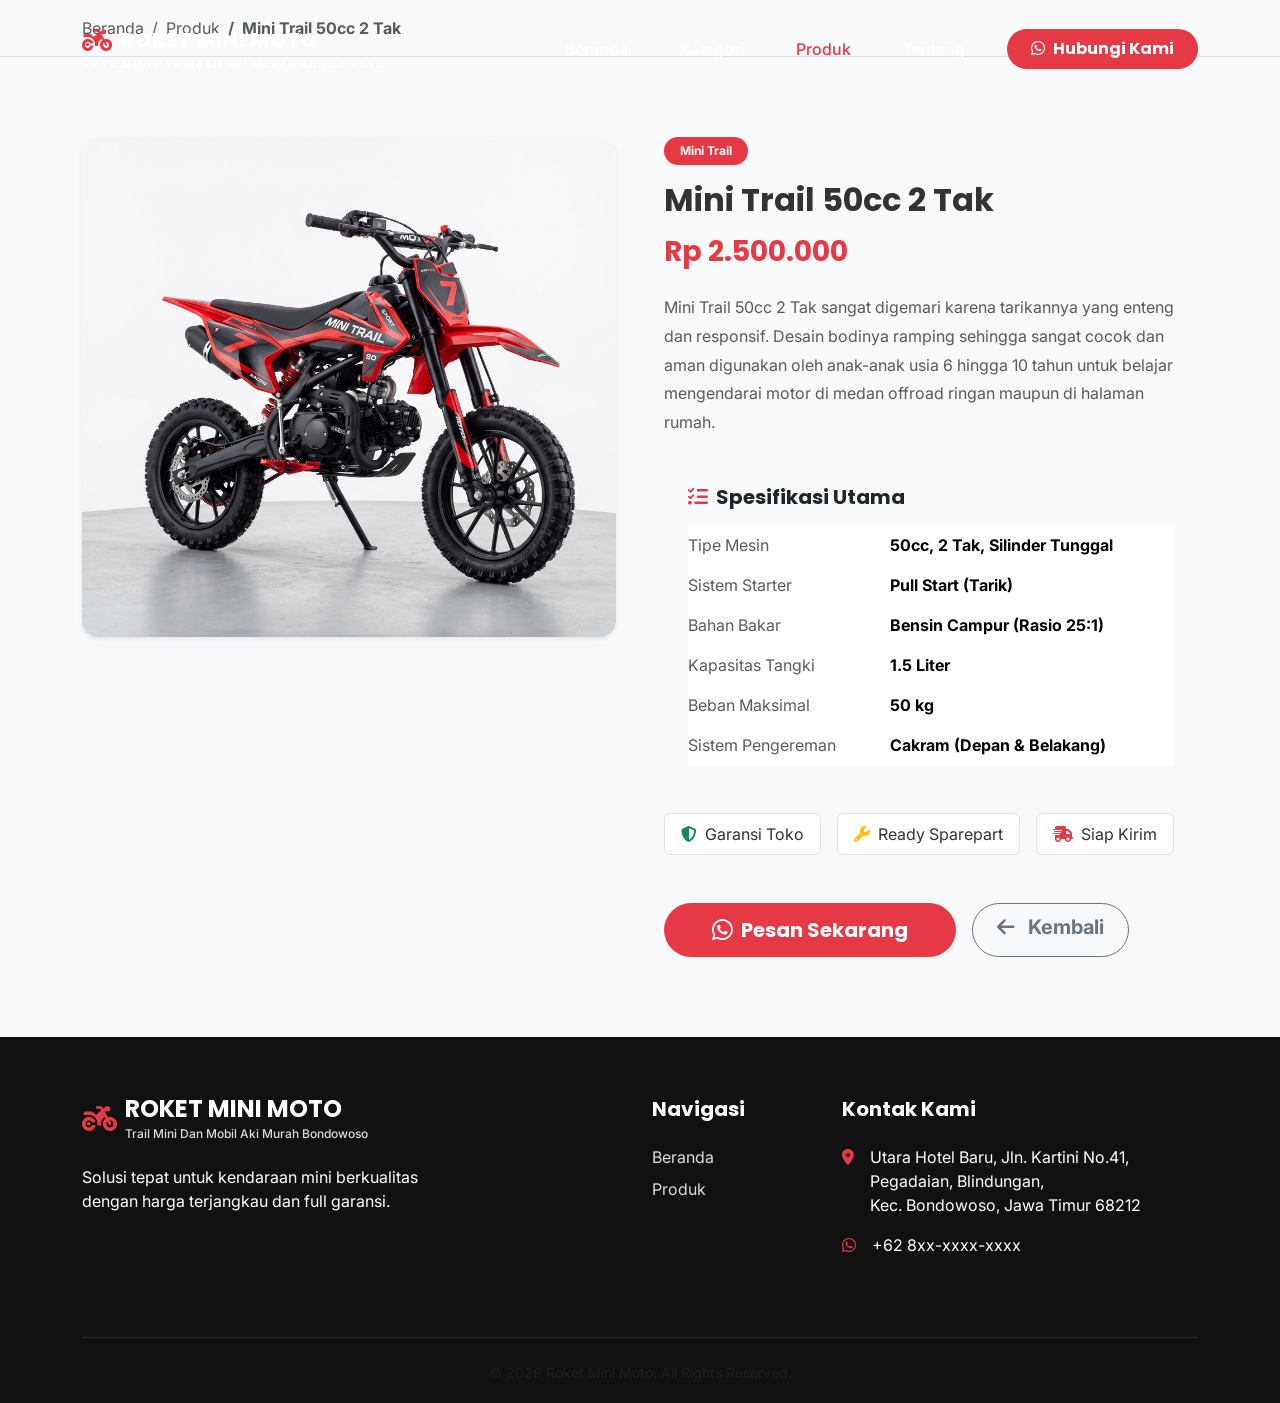
==== detail-produk.html @ ce2bba62 "Add dedicated product detail page and replace modal functionality" ====
<!DOCTYPE html>
<html lang="id">
<head>
    <meta charset="UTF-8">
    <meta name="viewport" content="width=device-width, initial-scale=1.0">
    <title>Detail Produk - Roket Mini Moto</title>
    <!-- Google Fonts -->
    <link href="https://fonts.googleapis.com/css2?family=Inter:wght@400;500;600;700;800&display=swap" rel="stylesheet">
    <!-- Font Awesome -->
    <link rel="stylesheet" href="https://cdnjs.cloudflare.com/ajax/libs/font-awesome/6.4.0/css/all.min.css">
    <!-- Bootstrap CSS -->
    <link href="https://cdn.jsdelivr.net/npm/bootstrap@5.3.0/dist/css/bootstrap.min.css" rel="stylesheet">
    <!-- Custom CSS -->
    <link rel="stylesheet" href="assets/css/style.css">
</head>
<body>

    <!-- Navbar -->
    <nav class="navbar navbar-expand-lg navbar-dark navbar-custom sticky-top">
        <div class="container">
            <a class="navbar-brand d-flex flex-column" href="index.html">
                <div class="d-flex align-items-center gap-2">
                    <i class="fa-solid fa-motorcycle text-primary-custom fs-4"></i>
                    <span class="fw-bold fs-5" style="letter-spacing: 1px;">ROKET MINI MOTO</span>
                </div>
                <span style="font-size: 0.65rem; color: rgba(255,255,255,0.7); letter-spacing: 0.5px; margin-top: 2px;">Trail Mini dan Mobil Aki Murah Bondowoso</span>
            </a>
            <button class="navbar-toggler border-0 shadow-none" type="button" data-bs-toggle="collapse" data-bs-target="#navbarNav" aria-controls="navbarNav" aria-expanded="false" aria-label="Toggle navigation">
                <span class="navbar-toggler-icon"></span>
            </button>
            <div class="collapse navbar-collapse" id="navbarNav">
                <ul class="navbar-nav ms-auto fw-medium">
                    <li class="nav-item">
                        <a class="nav-link px-3" href="index.html#beranda">Beranda</a>
                    </li>
                    <li class="nav-item">
                        <a class="nav-link px-3" href="index.html#kategori">Kategori</a>
                    </li>
                    <li class="nav-item">
                        <a class="nav-link px-3 active" href="index.html#produk">Produk</a>
                    </li>
                    <li class="nav-item">
                        <a class="nav-link px-3" href="index.html#tentang">Tentang</a>
                    </li>
                </ul>
                <div class="ms-lg-3 mt-3 mt-lg-0">
                    <a href="https://wa.me/628xxxxxxxxxx" target="_blank" class="btn btn-primary-custom rounded-pill px-4 py-2 fw-bold w-100">
                        <i class="fa-brands fa-whatsapp me-2"></i>Hubungi Kami
                    </a>
                </div>
            </div>
        </div>
    </nav>

    <!-- Breadcrumb -->
    <div class="bg-light-custom py-3 border-bottom">
        <div class="container">
            <nav aria-label="breadcrumb">
                <ol class="breadcrumb mb-0">
                    <li class="breadcrumb-item"><a href="index.html" class="text-decoration-none text-muted">Beranda</a></li>
                    <li class="breadcrumb-item"><a href="index.html#produk" class="text-decoration-none text-muted">Produk</a></li>
                    <li class="breadcrumb-item active fw-bold" aria-current="page" id="breadcrumbName">Detail Produk</li>
                </ol>
            </nav>
        </div>
    </div>

    <!-- Product Detail Section -->
    <section class="section-padding">
        <div class="container">
            <div class="row gx-5">
                <!-- Product Image -->
                <div class="col-lg-6 mb-5 mb-lg-0">
                    <div class="card border-0 shadow-sm rounded-4 overflow-hidden sticky-lg-top" style="top: 100px;">
                        <img src="assets/images/mini-trail-1.jpg" id="detailImg" class="w-100 object-fit-cover" style="height: 500px;" alt="Product Image">
                    </div>
                </div>
                
                <!-- Product Info -->
                <div class="col-lg-6">
                    <div class="mb-3">
                        <span class="badge bg-primary px-3 py-2 rounded-pill" id="detailCategory">Kategori</span>
                    </div>
                    <h2 class="fw-bold mb-3" id="detailTitle">Memuat Produk...</h2>
                    <h3 class="text-primary-custom fw-bold mb-4" id="detailPrice">Rp -</h3>
                    
                    <p class="text-muted mb-4" style="line-height: 1.8;" id="detailDesc">
                        Deskripsi produk sedang dimuat...
                    </p>

                    <!-- Spesifikasi -->
                    <div class="card border-0 bg-light-custom rounded-4 p-4 mb-4">
                        <h5 class="fw-bold mb-3"><i class="fa-solid fa-list-check me-2 text-primary-custom"></i>Spesifikasi Utama</h5>
                        <table class="table table-borderless mb-0" id="detailSpecs">
                            <!-- Injected by JS -->
                        </table>
                    </div>

                    <!-- Trust Badges -->
                    <div class="d-flex flex-wrap gap-3 mb-5">
                        <div class="d-flex align-items-center bg-white border rounded px-3 py-2">
                            <i class="fa-solid fa-shield-halved text-success me-2"></i> Garansi Toko
                        </div>
                        <div class="d-flex align-items-center bg-white border rounded px-3 py-2">
                            <i class="fa-solid fa-wrench text-warning me-2"></i> Ready Sparepart
                        </div>
                        <div class="d-flex align-items-center bg-white border rounded px-3 py-2">
                            <i class="fa-solid fa-truck-fast text-primary me-2"></i> Siap Kirim
                        </div>
                    </div>

                    <!-- CTA Buttons -->
                    <div class="d-grid gap-3 d-md-flex">
                        <a href="#" id="btnWaBeli" target="_blank" class="btn btn-primary-custom btn-lg rounded-pill px-5 fw-bold d-flex align-items-center justify-content-center">
                            <i class="fa-brands fa-whatsapp fs-4 me-2"></i> Pesan Sekarang
                        </a>
                        <a href="index.html#produk" class="btn btn-outline-secondary btn-lg rounded-pill px-4 fw-bold">
                            <i class="fa-solid fa-arrow-left me-2"></i> Kembali
                        </a>
                    </div>
                </div>
            </div>
        </div>
    </section>

    <!-- Footer -->
    <footer>
        <div class="container">
            <div class="row text-center text-lg-start">
                <div class="col-lg-4 mb-5 mb-lg-0">
                    <h4 class="text-white fw-bold mb-4 d-flex align-items-center justify-content-center justify-content-lg-start gap-2">
                        <i class="fa-solid fa-motorcycle text-primary-custom fs-3"></i> 
                        <div class="d-flex flex-column justify-content-center text-start">
                            <span style="line-height: 1; text-transform: uppercase;">ROKET MINI MOTO</span>
                            <span style="font-size: 0.75rem; text-transform: capitalize; letter-spacing: 0; font-weight: 500; color: rgba(255,255,255,0.85); margin-top: 6px; font-family: 'Inter', sans-serif;">Trail Mini dan Mobil Aki Murah Bondowoso</span>
                        </div>
                    </h4>
                    <p class="text-white">Solusi tepat untuk kendaraan mini berkualitas dengan harga terjangkau dan full garansi.</p>
                </div>
                <div class="col-lg-2 col-md-6 mb-5 mb-lg-0 offset-lg-2">
                    <h5 class="mb-4">Navigasi</h5>
                    <ul class="list-unstyled">
                        <li class="mb-2"><a href="index.html#beranda">Beranda</a></li>
                        <li class="mb-2"><a href="index.html#produk">Produk</a></li>
                    </ul>
                </div>
                <div class="col-lg-4 col-md-6">
                    <h5 class="mb-4">Kontak Kami</h5>
                    <ul class="list-unstyled text-white d-inline-block text-start">
                        <li class="mb-3 d-flex align-items-start">
                            <i class="fa-solid fa-location-dot mt-1 me-3 text-primary-custom"></i>
                            <span>Utara Hotel Baru, Jln. Kartini No.41, Pegadaian, Blindungan,<br>Kec. Bondowoso, Jawa Timur 68212</span>
                        </li>
                        <li class="mb-3 d-flex align-items-center">
                            <i class="fa-brands fa-whatsapp me-3 text-primary-custom"></i>
                            <span>+62 8xx-xxxx-xxxx</span>
                        </li>
                    </ul>
                </div>
            </div>
            <hr class="border-secondary mt-5 mb-4">
            <div class="text-center text-muted small">
                &copy; 2026 Roket Mini Moto. All Rights Reserved.
            </div>
        </div>
    </footer>

    <!-- Bootstrap JS -->
    <script src="https://cdn.jsdelivr.net/npm/bootstrap@5.3.0/dist/js/bootstrap.bundle.min.js"></script>
    
    <!-- Dynamic Content Script -->
    <script>
        const productsDB = {
            'mini-trail-50cc': {
                title: 'Mini Trail 50cc 2 Tak',
                category: 'Mini Trail',
                price: 'Rp 2.500.000',
                image: 'assets/images/mini-trail-1.jpg',
                desc: 'Mini Trail 50cc 2 Tak sangat digemari karena tarikannya yang enteng dan responsif. Desain bodinya ramping sehingga sangat cocok dan aman digunakan oleh anak-anak usia 6 hingga 10 tahun untuk belajar mengendarai motor di medan offroad ringan maupun di halaman rumah.',
                specs: {
                    'Tipe Mesin': '50cc, 2 Tak, Silinder Tunggal',
                    'Sistem Starter': 'Pull Start (Tarik)',
                    'Bahan Bakar': 'Bensin Campur (Rasio 25:1)',
                    'Kapasitas Tangki': '1.5 Liter',
                    'Beban Maksimal': '50 kg',
                    'Sistem Pengereman': 'Cakram (Depan & Belakang)'
                }
            },
            'mobil-aki-rubicon': {
                title: 'Mobil Aki Jeep Rubicon',
                category: 'Mobil Aki',
                price: 'Rp 1.850.000',
                image: 'assets/images/mobil-aki-1.jpg',
                desc: 'Hadirkan keseruan bermain anak dengan Mobil Aki berdesain Jeep Rubicon yang gagah ini. Mobil ini dilengkapi dengan remote control (kendali jarak jauh oleh orang tua) dan pedal gas manual untuk anak, memastikan keamanan ganda. Cocok untuk jalanan rata maupun paving block.',
                specs: {
                    'Tipe Baterai': '12V 7Ah (Awet Tahan Lama)',
                    'Motor Penggerak': '2 Gearbox (Tenaga Lebih Kuat)',
                    'Sistem Kendali': 'Manual Injak Pedal & Remote Control',
                    'Beban Maksimal': '35 kg',
                    'Fitur Hiburan': 'Bluetooth, Pemutar Musik MP3, Lampu LED Nyala'
                }
            },
            'atv-mini-110cc': {
                title: 'ATV Hunter 110cc Matic',
                category: 'ATV Mini',
                price: 'Rp 7.500.000',
                image: 'assets/images/atv-mini-1.jpg',
                desc: 'ATV kelas menengah yang tangguh dengan mesin 110cc 4 Tak otomatis. Diciptakan khusus untuk melibas medan tanah, lumpur, maupun rerumputan tebal. Sangat stabil dikendarai oleh remaja hingga orang dewasa, cocok untuk hiburan keluarga atau penyewaan di tempat wisata.',
                specs: {
                    'Tipe Mesin': '110cc, 4 Tak, Otomatis (Matic)',
                    'Sistem Starter': 'Elektrik (Tinggal Pencet Tombol)',
                    'Bahan Bakar': 'Bensin Murni (Pertamax/Pertalite)',
                    'Beban Maksimal': '100 kg',
                    'Ukuran Ban': 'Ring 7 atau 8 Inch (Ban Pacul)',
                    'Sistem Pengereman': 'Cakram Hidrolik (Belakang), Tromol (Depan)'
                }
            }
        };

        document.addEventListener('DOMContentLoaded', () => {
            const urlParams = new URLSearchParams(window.location.search);
            const productId = urlParams.get('id') || 'mini-trail-50cc';
            
            const product = productsDB[productId];
            
            if(product) {
                document.title = product.title + ' - Roket Mini Moto';
                document.getElementById('breadcrumbName').innerText = product.title;
                document.getElementById('detailImg').src = product.image;
                document.getElementById('detailCategory').innerText = product.category;
                document.getElementById('detailTitle').innerText = product.title;
                document.getElementById('detailPrice').innerText = product.price;
                document.getElementById('detailDesc').innerText = product.desc;
                
                // Build specs table
                let specsHTML = '';
                for (const [key, value] of Object.entries(product.specs)) {
                    specsHTML += `
                        <tr>
                            <td class="text-muted" style="width: 40%; padding-left: 0;">${key}</td>
                            <td class="fw-bold">${value}</td>
                        </tr>
                    `;
                }
                document.getElementById('detailSpecs').innerHTML = specsHTML;

                // Set WA link
                const waMessage = encodeURIComponent(`Halo Roket Mini Moto, saya tertarik untuk membeli produk *${product.title}*. Apakah stoknya masih tersedia?`);
                document.getElementById('btnWaBeli').href = `https://wa.me/628xxxxxxxxxx?text=${waMessage}`;
            } else {
                document.getElementById('detailTitle').innerText = "Produk tidak ditemukan";
                document.getElementById('detailDesc').innerText = "Silakan kembali ke halaman utama untuk melihat katalog produk kami.";
            }
        });
    </script>
</body>
</html>
---- assets/css/style.css ----
@import url('https://fonts.googleapis.com/css2?family=Inter:wght@300;400;500;600&family=Poppins:wght@500;600;700;800&display=swap');

:root {
    --primary-color: #e63946; /* Red accent */
    --primary-hover: #c42b37;
    --dark-color: #1a1a1a;
    --light-color: #f8f9fa;
    --text-color: #333333;
    --muted-color: #6c757d;
    --border-radius: 16px;
    --transition: all 0.3s ease;
    --shadow-sm: 0 4px 6px rgba(0, 0, 0, 0.05);
    --shadow-md: 0 10px 20px rgba(0, 0, 0, 0.08);
    --shadow-lg: 0 15px 30px rgba(0, 0, 0, 0.12);
}

body {
    font-family: 'Inter', sans-serif;
    color: var(--text-color);
    background-color: var(--light-color);
    overflow-x: hidden;
}

h1, h2, h3, h4, h5, h6, .navbar-brand {
    font-family: 'Poppins', sans-serif;
    font-weight: 700;
}

/* Bootstrap Overrides for Primary Color */
.bg-primary {
    background-color: var(--primary-color) !important;
}

.text-primary {
    color: var(--primary-color) !important;
}

/* Accordion Overrides to Match Theme */
.accordion-button:not(.collapsed) {
    color: var(--primary-color);
    background-color: rgba(230, 57, 70, 0.08); /* Light Red */
    box-shadow: inset 0 calc(-1 * var(--bs-accordion-border-width)) 0 var(--bs-accordion-border-color);
}

.accordion-button:focus {
    border-color: rgba(230, 57, 70, 0.5);
    box-shadow: 0 0 0 0.25rem rgba(230, 57, 70, 0.25);
}

.accordion-button:not(.collapsed)::after {
    filter: invert(30%) sepia(90%) saturate(2000%) hue-rotate(340deg) brightness(95%) contrast(100%);
}

/* Typography & General */
.text-primary-custom { color: var(--primary-color); }
.bg-dark-custom { background-color: var(--dark-color); color: white; }
.bg-light-custom { background-color: var(--light-color); }
.section-padding { padding: 80px 0; }

.btn-primary-custom {
    background-color: var(--primary-color);
    color: white;
    border: none;
    border-radius: 50px;
    padding: 12px 28px;
    font-weight: 600;
    font-family: 'Poppins', sans-serif;
    transition: var(--transition);
}

.btn-primary-custom:hover {
    background-color: var(--primary-hover);
    color: white;
    transform: translateY(-2px);
    box-shadow: 0 5px 15px rgba(230, 57, 70, 0.4);
}

.btn-outline-custom {
    background-color: transparent;
    color: var(--dark-color);
    border: 2px solid var(--dark-color);
    border-radius: 50px;
    padding: 10px 26px;
    font-weight: 600;
    font-family: 'Poppins', sans-serif;
    transition: var(--transition);
}

.btn-outline-custom:hover {
    background-color: var(--dark-color);
    color: white;
    transform: translateY(-2px);
}

/* Navbar */
.navbar-custom {
    transition: var(--transition);
    background-color: transparent;
    padding: 20px 0;
    position: fixed;
    width: 100%;
    top: 0;
    z-index: 1000;
}

.navbar-custom.scrolled {
    background-color: rgba(26, 26, 26, 0.95);
    backdrop-filter: blur(10px);
    padding: 12px 0;
    box-shadow: var(--shadow-sm);
}

.navbar-custom .navbar-brand {
    color: white;
    font-size: 1.5rem;
    font-weight: 800;
    text-transform: uppercase;
    letter-spacing: 1px;
}

.navbar-custom .nav-link {
    color: rgba(255,255,255,0.8);
    font-weight: 500;
    margin: 0 10px;
    transition: var(--transition);
}

.navbar-custom .nav-link:hover,
.navbar-custom .nav-link.active {
    color: var(--primary-color);
}

/* Navbar Toggler Icon Color */
.navbar-custom .navbar-toggler {
    border: none;
    color: white;
}
.navbar-custom .navbar-toggler-icon {
    filter: invert(1);
}

/* Hero Section */
.hero-section {
    position: relative;
    height: 100vh;
    min-height: 600px;
    display: flex;
    align-items: center;
    overflow: hidden;
}

.hero-bg {
    position: absolute;
    top: 0;
    left: 0;
    width: 100%;
    height: 100%;
    background: url('../images/hero-bg.jpg') center/cover no-repeat;
    z-index: -2;
}

.hero-overlay {
    position: absolute;
    top: 0;
    left: 0;
    width: 100%;
    height: 100%;
    background: linear-gradient(90deg, rgba(26,26,26,0.95) 0%, rgba(26,26,26,0.7) 50%, rgba(26,26,26,0.2) 100%);
    z-index: -1;
}

.hero-content {
    color: white;
    max-width: 600px;
}

.hero-content h1 {
    font-size: 2.8rem;
    line-height: 1.3;
    margin-bottom: 20px;
}

.hero-content p {
    font-size: 1.1rem;
    opacity: 0.9;
    margin-bottom: 30px;
}

.trust-badges {
    display: flex;
    gap: 20px;
    margin-top: 30px;
    flex-wrap: wrap;
}

.badge-item {
    display: flex;
    align-items: center;
    gap: 8px;
    font-size: 0.9rem;
    font-weight: 500;
}
.badge-item i {
    color: var(--primary-color);
    font-size: 1.2rem;
}

/* Categories Section */
.category-card {
    background: white;
    border-radius: var(--border-radius);
    padding: 30px 20px;
    text-align: center;
    box-shadow: var(--shadow-sm);
    transition: var(--transition);
    border: 1px solid rgba(0,0,0,0.03);
    height: 100%;
    cursor: pointer;
}

.category-card:hover {
    transform: translateY(-5px);
    box-shadow: var(--shadow-md);
    border-color: var(--primary-color);
}

.category-icon {
    width: 60px;
    height: 60px;
    background-color: rgba(230, 57, 70, 0.1);
    color: var(--primary-color);
    border-radius: 50%;
    display: flex;
    align-items: center;
    justify-content: center;
    font-size: 1.5rem;
    margin: 0 auto 20px;
    transition: var(--transition);
}

.category-card:hover .category-icon {
    background-color: var(--primary-color);
    color: white;
}

/* Products Section */
.product-card {
    background: white;
    border-radius: var(--border-radius);
    overflow: hidden;
    box-shadow: 0 4px 15px rgba(0, 0, 0, 0.03);
    transition: all 0.4s cubic-bezier(0.175, 0.885, 0.32, 1.275);
    border: 1px solid rgba(0,0,0,0.04);
    height: 100%;
    display: flex;
    flex-direction: column;
}

.product-card:hover {
    transform: translateY(-10px);
    box-shadow: 0 15px 35px rgba(230, 57, 70, 0.15);
    border-color: rgba(230, 57, 70, 0.2);
}

.product-img-wrap {
    position: relative;
    padding-top: 75%; /* 4:3 Aspect Ratio */
    overflow: hidden;
    background-color: var(--light-color);
}

.product-img-wrap::after {
    content: '';
    position: absolute;
    top: 0; left: 0; width: 100%; height: 100%;
    background: linear-gradient(180deg, rgba(0,0,0,0) 50%, rgba(0,0,0,0.05) 100%);
    z-index: 1;
    pointer-events: none;
}

.product-img-wrap img {
    position: absolute;
    top: 0;
    left: 0;
    width: 100%;
    height: 100%;
    object-fit: cover;
    transition: transform 0.6s cubic-bezier(0.165, 0.84, 0.44, 1);
}

.product-card:hover .product-img-wrap img {
    transform: scale(1.1) rotate(1deg);
}

.badge-category {
    position: absolute;
    top: 15px;
    left: 15px;
    background: rgba(230, 57, 70, 0.9);
    backdrop-filter: blur(5px);
    color: white;
    padding: 6px 14px;
    border-radius: 30px;
    font-size: 0.75rem;
    font-weight: 700;
    letter-spacing: 0.5px;
    text-transform: uppercase;
    z-index: 2;
    box-shadow: 0 4px 10px rgba(0,0,0,0.1);
}

.product-body {
    padding: 25px 20px;
    display: flex;
    flex-direction: column;
    flex-grow: 1;
}

.product-title {
    font-size: 1.25rem;
    margin-bottom: 8px;
    font-weight: 800;
    color: var(--dark-color);
    transition: var(--transition);
}

.product-card:hover .product-title {
    color: var(--primary-color);
}

.product-desc {
    color: var(--muted-color);
    font-size: 0.9rem;
    margin-bottom: 20px;
    flex-grow: 1;
    line-height: 1.6;
}

.filter-btn {
    background: transparent;
    border: 1px solid var(--muted-color);
    color: var(--muted-color);
    padding: 8px 20px;
    border-radius: 30px;
    margin: 5px;
    font-weight: 500;
    transition: var(--transition);
}

.filter-btn.active, .filter-btn:hover {
    background: var(--dark-color);
    color: white;
    border-color: var(--dark-color);
}

/* Feature Cards */
.feature-card {
    display: flex;
    align-items: flex-start;
    gap: 15px;
    margin-bottom: 30px;
}

.feature-icon {
    font-size: 2rem;
    color: var(--primary-color);
    background: rgba(230, 57, 70, 0.1);
    width: 60px;
    height: 60px;
    display: flex;
    align-items: center;
    justify-content: center;
    border-radius: 12px;
    flex-shrink: 0;
}

/* About Section */
.about-img {
    border-radius: var(--border-radius);
    box-shadow: var(--shadow-md);
    width: 100%;
    height: auto;
    object-fit: cover;
}

/* CTA Section */
.cta-section {
    background: url('../images/hero-bg.jpg') center/cover fixed;
    position: relative;
    padding: 100px 0;
    text-align: center;
    color: white;
}

.cta-overlay {
    position: absolute;
    top: 0; left: 0; width: 100%; height: 100%;
    background: rgba(26,26,26,0.85);
}

.cta-content {
    position: relative;
    z-index: 2;
}

/* Steps Section */
.step-item {
    text-align: center;
    position: relative;
    margin-bottom: 30px;
}

.step-icon {
    width: 80px;
    height: 80px;
    background: var(--dark-color);
    color: white;
    border-radius: 50%;
    display: flex;
    align-items: center;
    justify-content: center;
    font-size: 2rem;
    margin: 0 auto 20px;
    position: relative;
    z-index: 2;
    transition: var(--transition);
}

.step-item:hover .step-icon {
    background: var(--primary-color);
    transform: scale(1.1);
}

/* Map Location */
.map-container iframe {
    width: 100%;
    height: 400px;
    border-radius: var(--border-radius);
    border: none;
    box-shadow: var(--shadow-sm);
}

/* Footer */
footer {
    background-color: #111;
    color: #ddd;
    padding: 60px 0 20px;
}

footer h5 {
    color: white;
    margin-bottom: 20px;
}

footer a {
    color: #ddd;
    text-decoration: none;
    transition: var(--transition);
}

footer a:hover {
    color: var(--primary-color);
}

.social-icons a {
    display: inline-flex;
    width: 40px;
    height: 40px;
    background: rgba(255,255,255,0.1);
    align-items: center;
    justify-content: center;
    border-radius: 50%;
    margin-right: 10px;
}

.social-icons a:hover {
    background: var(--primary-color);
    color: white;
}

/* WhatsApp Floating Button */
.wa-float {
    position: fixed;
    width: 60px;
    height: 60px;
    bottom: 30px;
    right: 30px;
    background-color: #25d366;
    color: #FFF;
    border-radius: 50px;
    text-align: center;
    font-size: 30px;
    box-shadow: var(--shadow-lg);
    z-index: 1000;
    display: flex;
    align-items: center;
    justify-content: center;
    transition: var(--transition);
    text-decoration: none;
}

.wa-float:hover {
    transform: scale(1.1);
    color: white;
}

/* Responsiveness */
@media (max-width: 991px) {
    .hero-content h1 {
        font-size: 2rem;
    }
    .hero-overlay {
        background: linear-gradient(90deg, rgba(26,26,26,0.9) 0%, rgba(26,26,26,0.8) 100%);
    }
    .navbar-custom {
        background-color: rgba(26, 26, 26, 0.95);
        padding: 10px 0;
    }
}

@media (max-width: 768px) {
    .section-padding { padding: 60px 0; }
    .hero-section {
        text-align: center;
    }
    .hero-content {
        margin: 0 auto;
    }
    .trust-badges {
        justify-content: center;
    }
    .cta-section {
        background-attachment: scroll;
    }
}

/* Scroll Reveal Animation */
.reveal {
    opacity: 0;
    transform: translateY(40px);
    transition: all 0.8s cubic-bezier(0.165, 0.84, 0.44, 1);
}

.reveal.active {
    opacity: 1;
    transform: translateY(0);
}
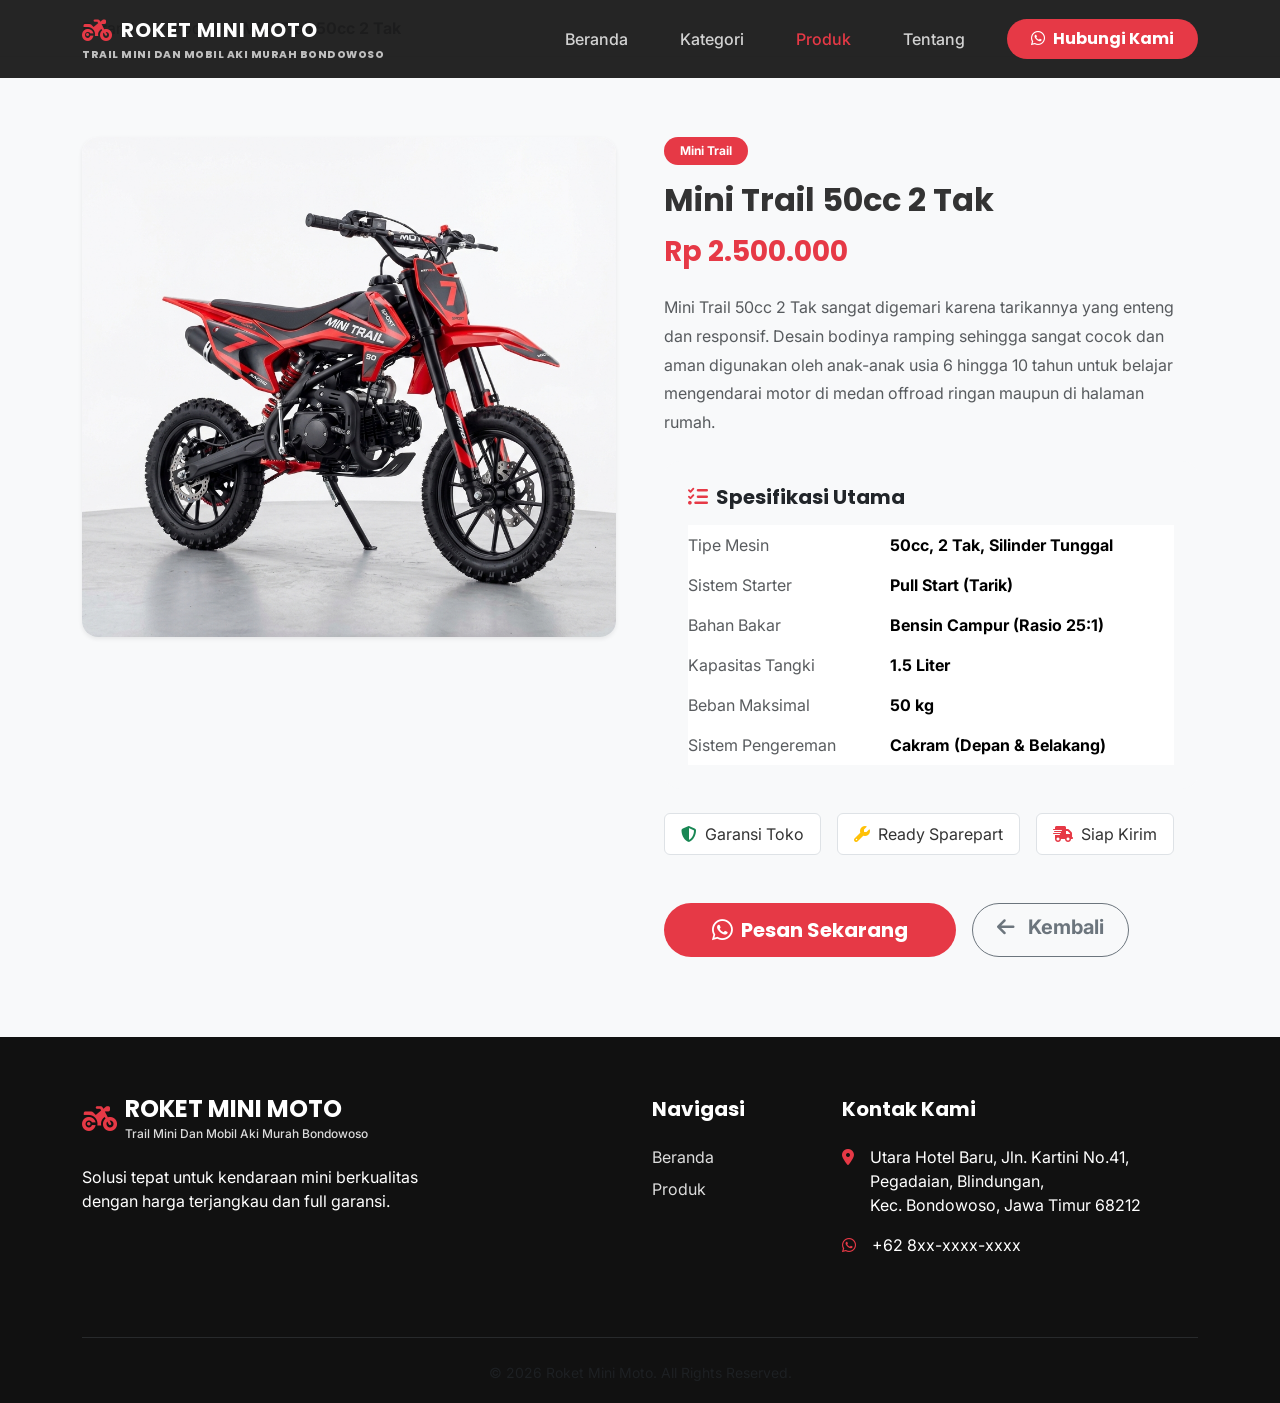
==== commit 62ace19b: "Fix invisible transparent navbar on detail page" ====
--- a/detail-produk.html
+++ b/detail-produk.html
@@ -16,7 +16,7 @@
 <body>
 
     <!-- Navbar -->
-    <nav class="navbar navbar-expand-lg navbar-dark navbar-custom sticky-top">
+    <nav class="navbar navbar-expand-lg navbar-dark navbar-custom sticky-top" style="background-color: rgba(26, 26, 26, 0.95); padding: 10px 0;">
         <div class="container">
             <a class="navbar-brand d-flex flex-column" href="index.html">
                 <div class="d-flex align-items-center gap-2">
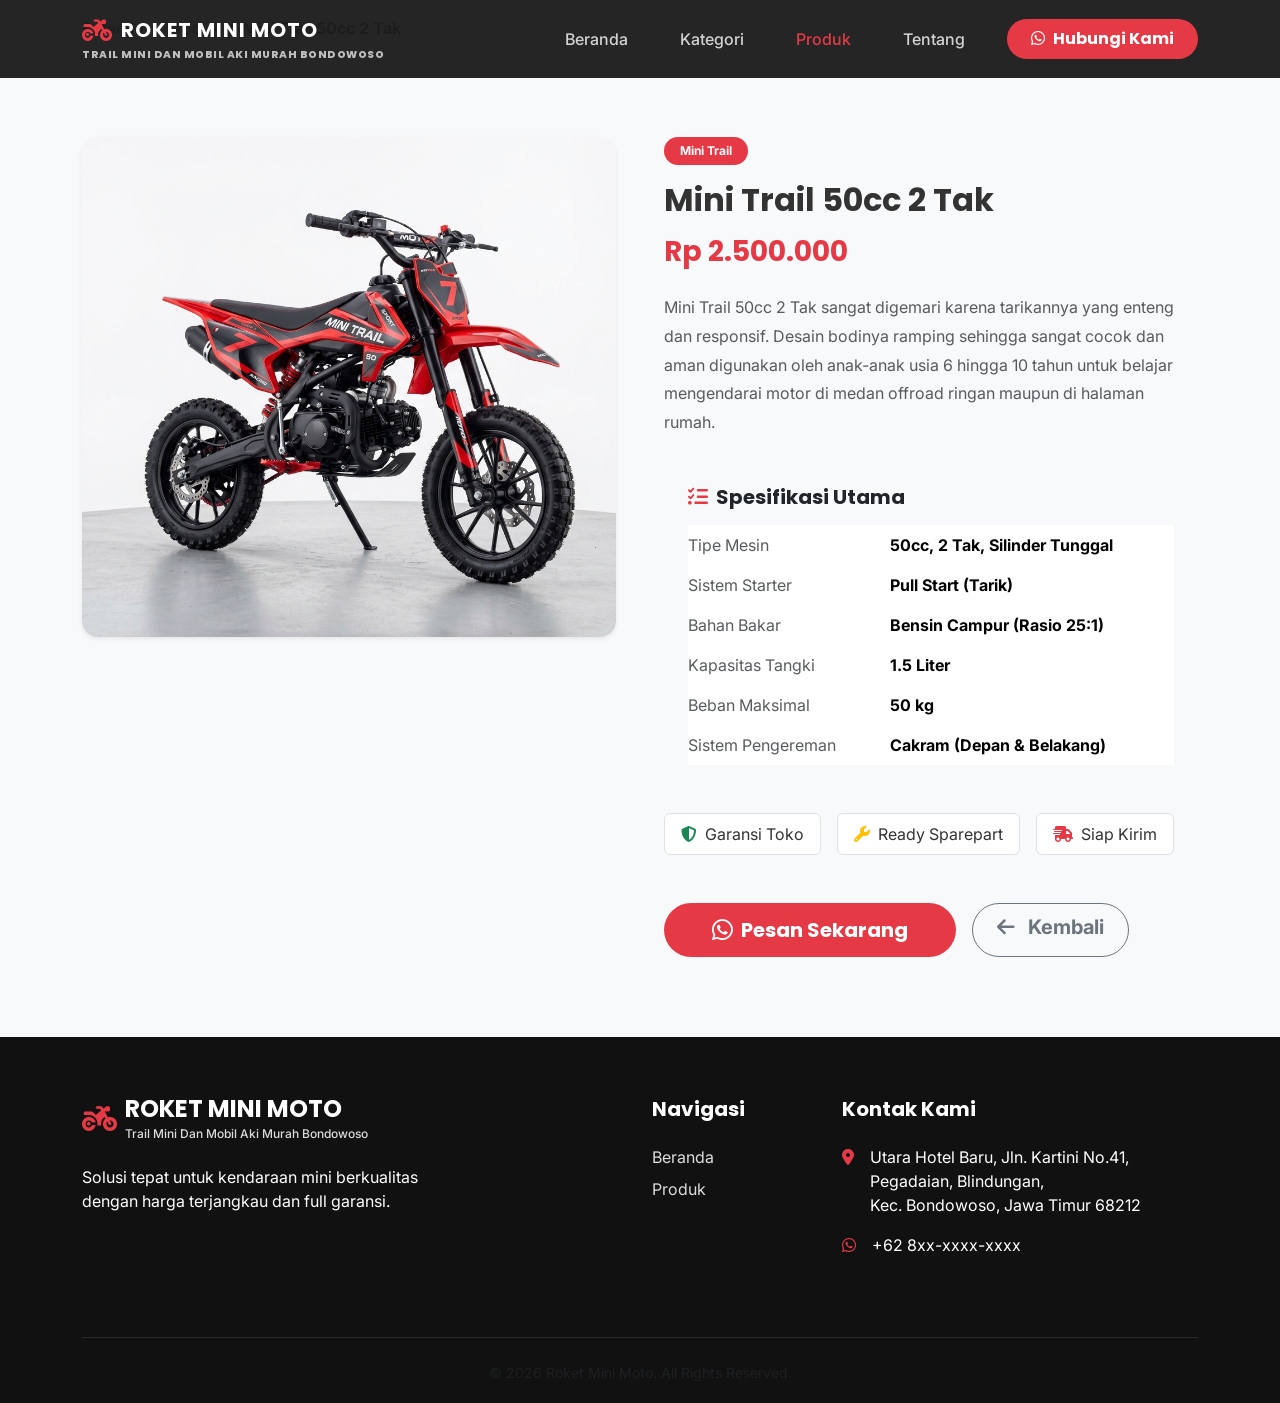
==== commit 78b4ac44: "Remove sticky behavior from product image on detail page" ====
--- a/detail-produk.html
+++ b/detail-produk.html
@@ -71,7 +71,7 @@
             <div class="row gx-5">
                 <!-- Product Image -->
                 <div class="col-lg-6 mb-5 mb-lg-0">
-                    <div class="card border-0 shadow-sm rounded-4 overflow-hidden sticky-lg-top" style="top: 100px;">
+                    <div class="card border-0 shadow-sm rounded-4 overflow-hidden">
                         <img src="assets/images/mini-trail-1.jpg" id="detailImg" class="w-100 object-fit-cover" style="height: 500px;" alt="Product Image">
                     </div>
                 </div>
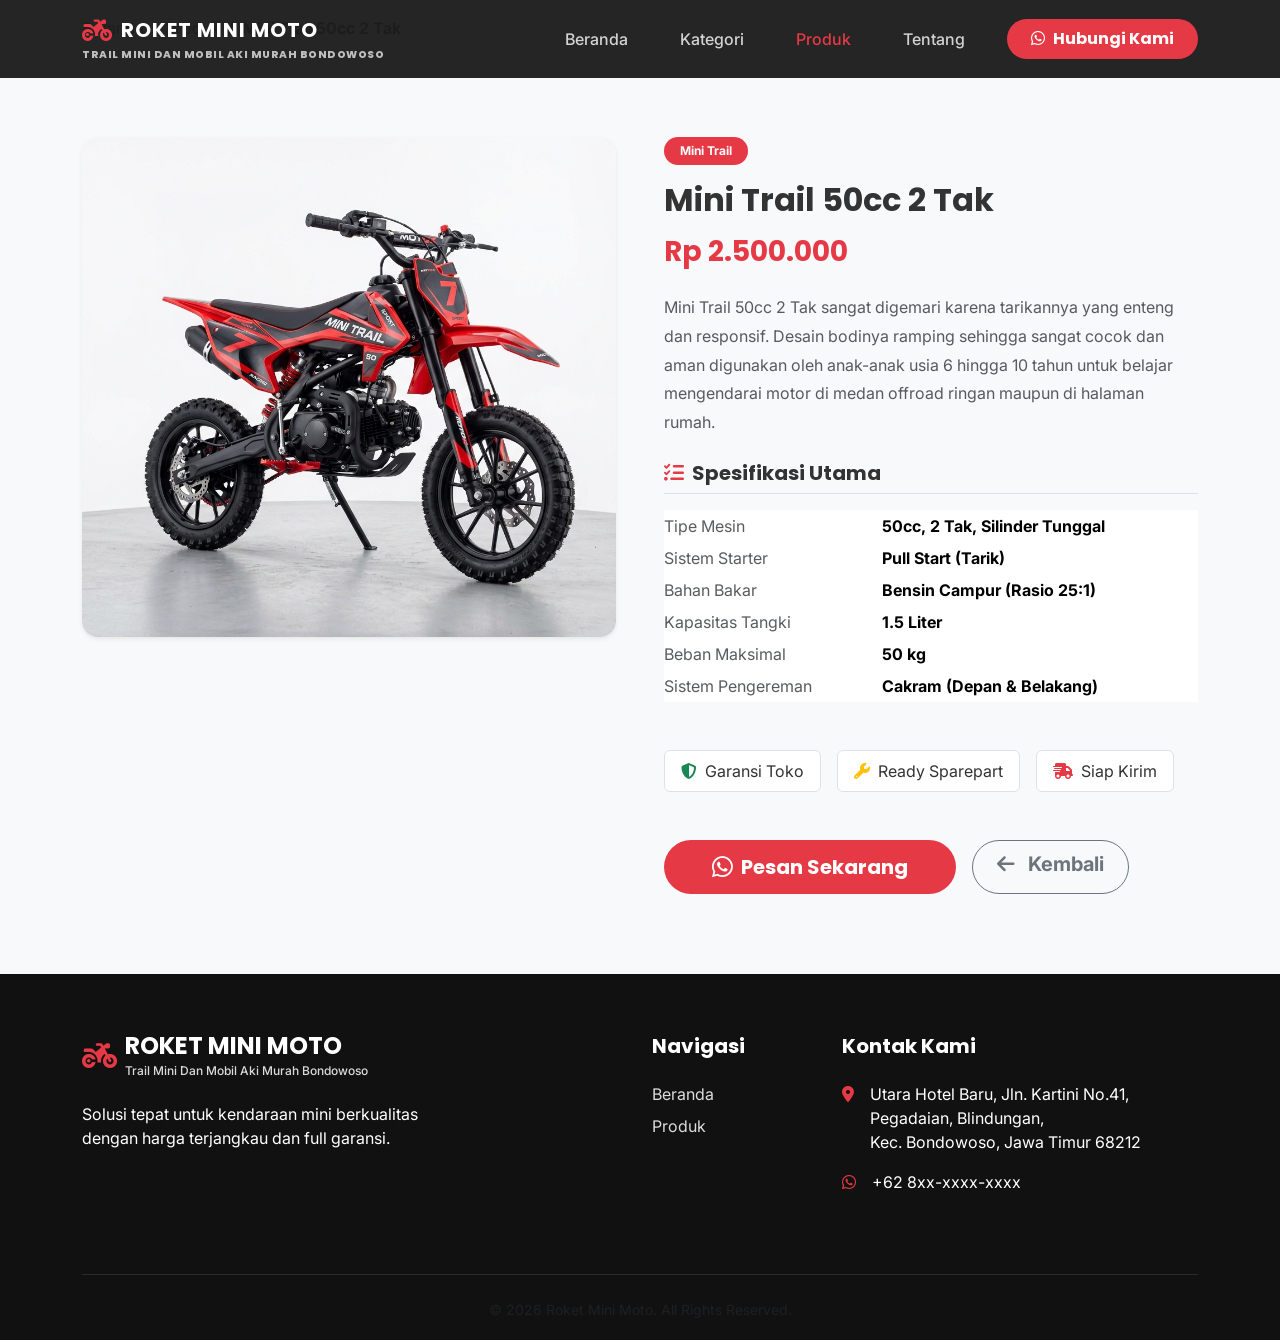
==== commit 2f1a1e2e: "Remove background styling from Specifications section on detail page" ====
--- a/detail-produk.html
+++ b/detail-produk.html
@@ -89,9 +89,9 @@
                     </p>
 
                     <!-- Spesifikasi -->
-                    <div class="card border-0 bg-light-custom rounded-4 p-4 mb-4">
-                        <h5 class="fw-bold mb-3"><i class="fa-solid fa-list-check me-2 text-primary-custom"></i>Spesifikasi Utama</h5>
-                        <table class="table table-borderless mb-0" id="detailSpecs">
+                    <div class="mb-5">
+                        <h5 class="fw-bold mb-3 border-bottom pb-2"><i class="fa-solid fa-list-check me-2 text-primary-custom"></i>Spesifikasi Utama</h5>
+                        <table class="table table-borderless table-sm mb-0" id="detailSpecs">
                             <!-- Injected by JS -->
                         </table>
                     </div>
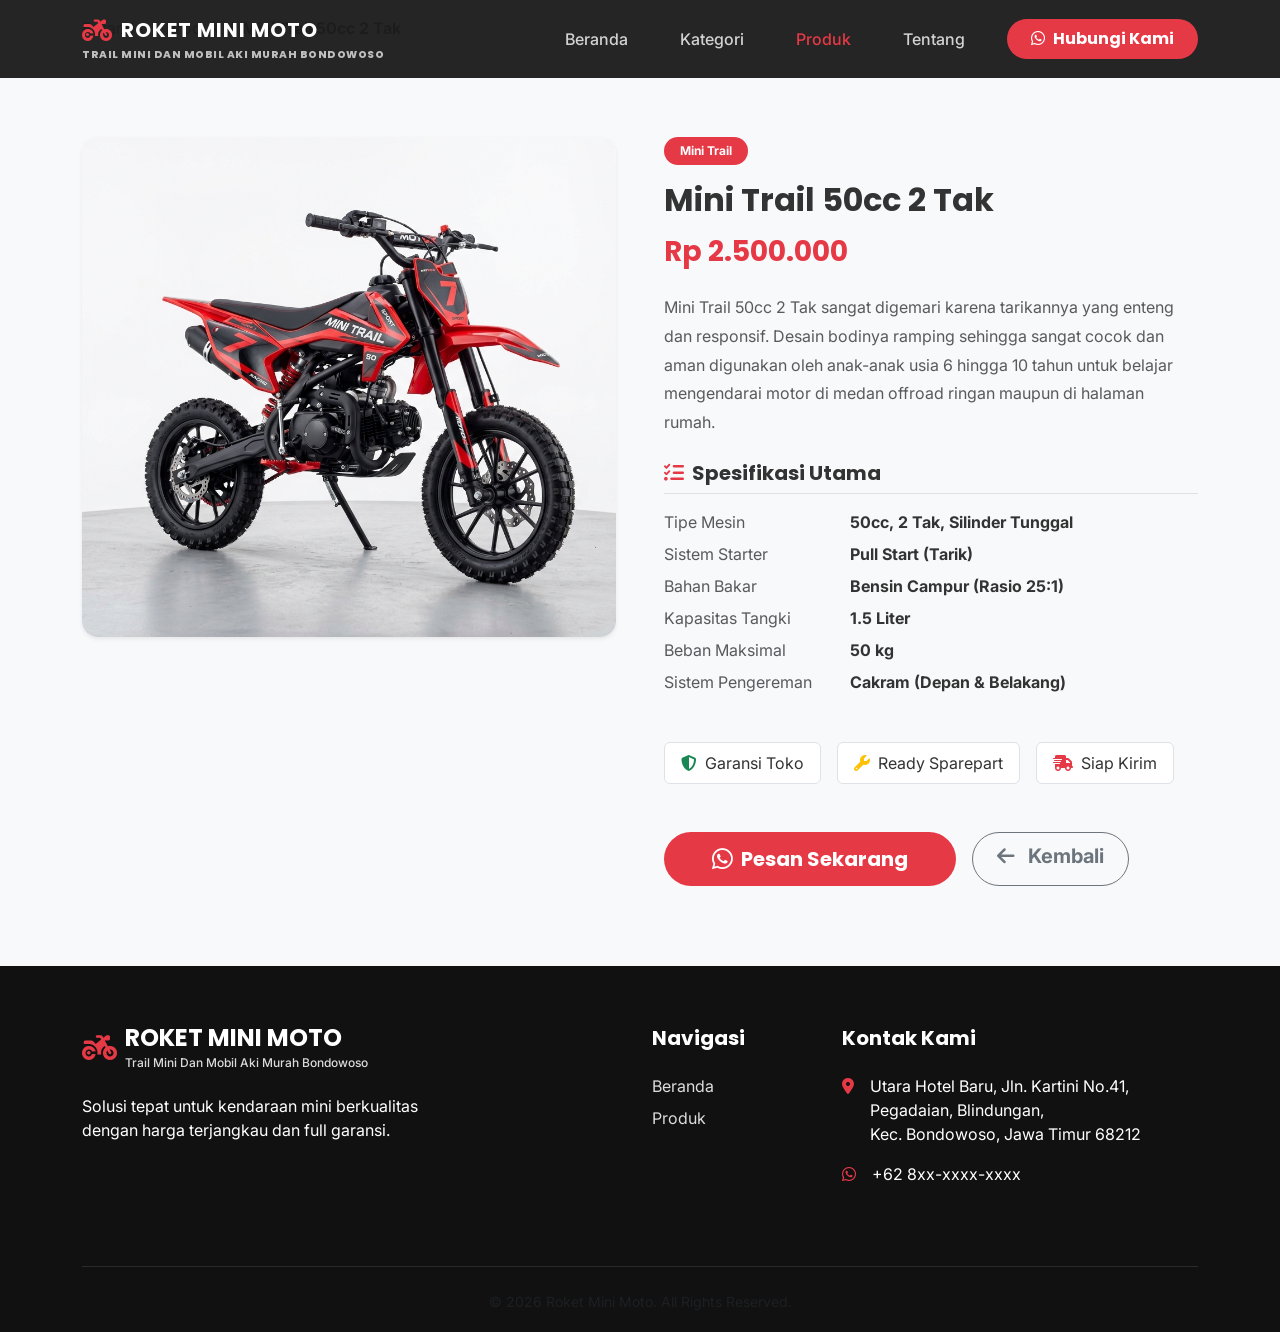
==== commit aca02fd4: "Replace specifications table with grid to fix background issues" ====
--- a/detail-produk.html
+++ b/detail-produk.html
@@ -91,9 +91,9 @@
                     <!-- Spesifikasi -->
                     <div class="mb-5">
                         <h5 class="fw-bold mb-3 border-bottom pb-2"><i class="fa-solid fa-list-check me-2 text-primary-custom"></i>Spesifikasi Utama</h5>
-                        <table class="table table-borderless table-sm mb-0" id="detailSpecs">
+                        <div id="detailSpecs">
                             <!-- Injected by JS -->
-                        </table>
+                        </div>
                     </div>
 
                     <!-- Trust Badges -->
@@ -232,14 +232,14 @@
                 document.getElementById('detailPrice').innerText = product.price;
                 document.getElementById('detailDesc').innerText = product.desc;
                 
-                // Build specs table
+                // Build specs list
                 let specsHTML = '';
                 for (const [key, value] of Object.entries(product.specs)) {
                     specsHTML += `
-                        <tr>
-                            <td class="text-muted" style="width: 40%; padding-left: 0;">${key}</td>
-                            <td class="fw-bold">${value}</td>
-                        </tr>
+                        <div class="row mb-2">
+                            <div class="col-5 col-md-4 text-muted">${key}</div>
+                            <div class="col-7 col-md-8 fw-bold">${value}</div>
+                        </div>
                     `;
                 }
                 document.getElementById('detailSpecs').innerHTML = specsHTML;
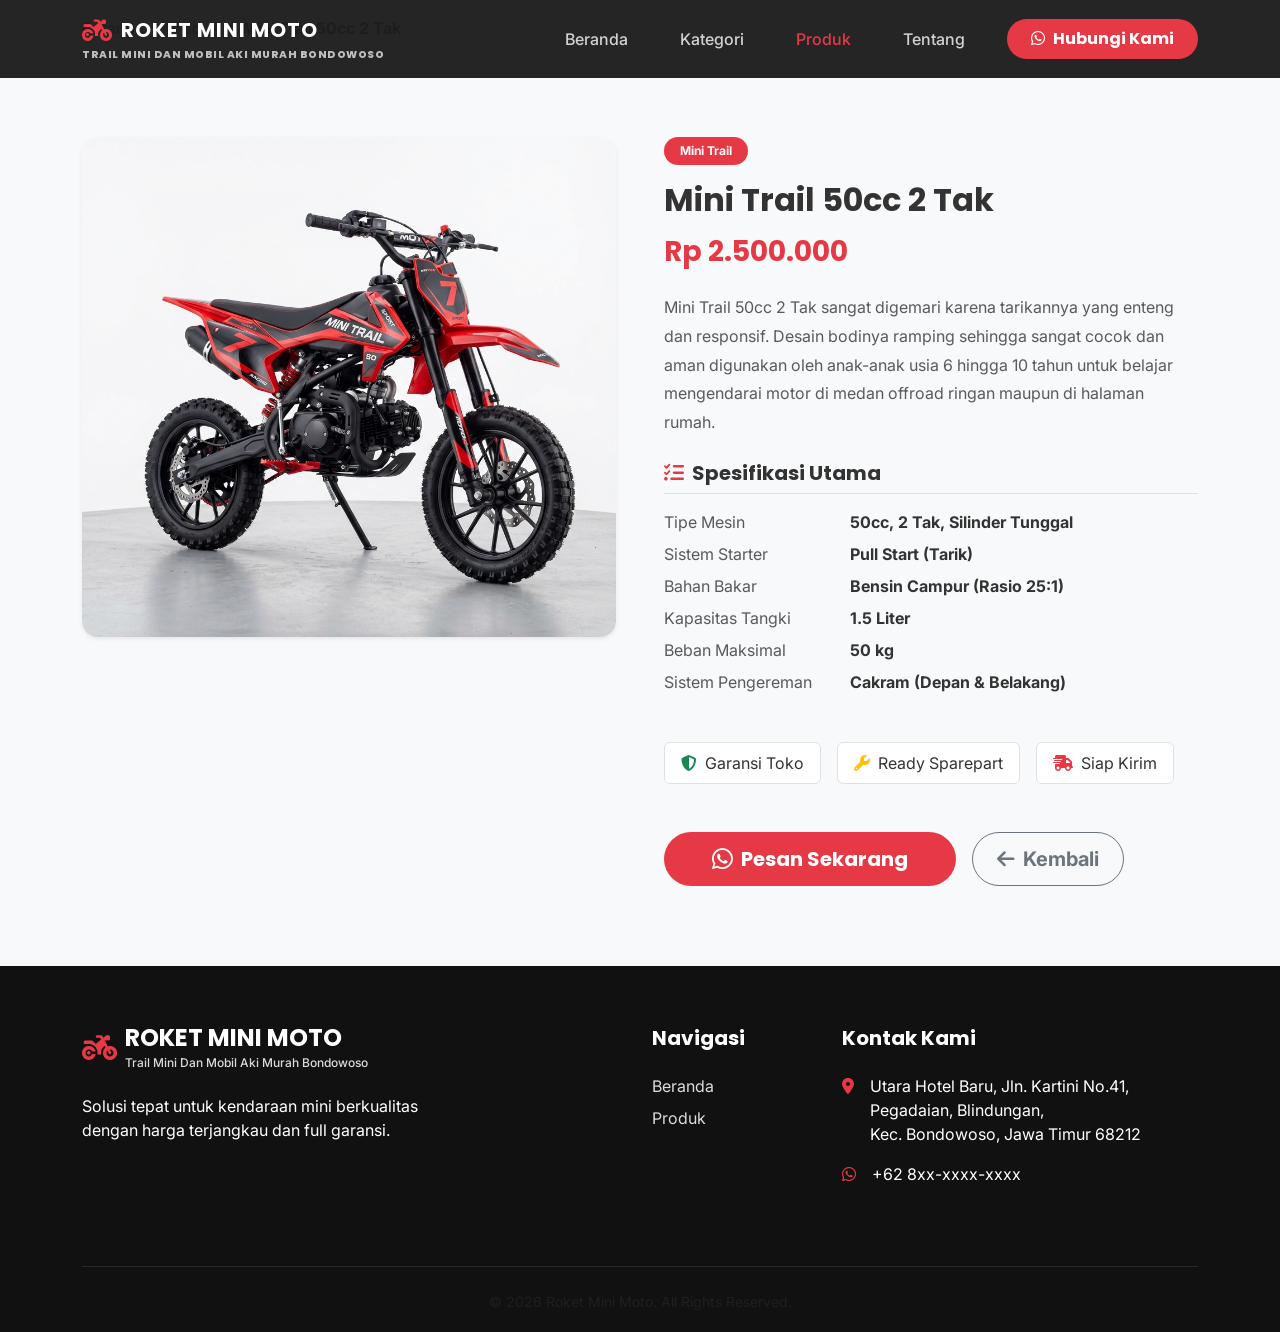
==== commit 08f7048f: "Center align icon and text vertically in Kembali button" ====
--- a/detail-produk.html
+++ b/detail-produk.html
@@ -114,7 +114,7 @@
                         <a href="#" id="btnWaBeli" target="_blank" class="btn btn-primary-custom btn-lg rounded-pill px-5 fw-bold d-flex align-items-center justify-content-center">
                             <i class="fa-brands fa-whatsapp fs-4 me-2"></i> Pesan Sekarang
                         </a>
-                        <a href="index.html#produk" class="btn btn-outline-secondary btn-lg rounded-pill px-4 fw-bold">
+                        <a href="index.html#produk" class="btn btn-outline-secondary btn-lg rounded-pill px-4 fw-bold d-flex align-items-center justify-content-center">
                             <i class="fa-solid fa-arrow-left me-2"></i> Kembali
                         </a>
                     </div>
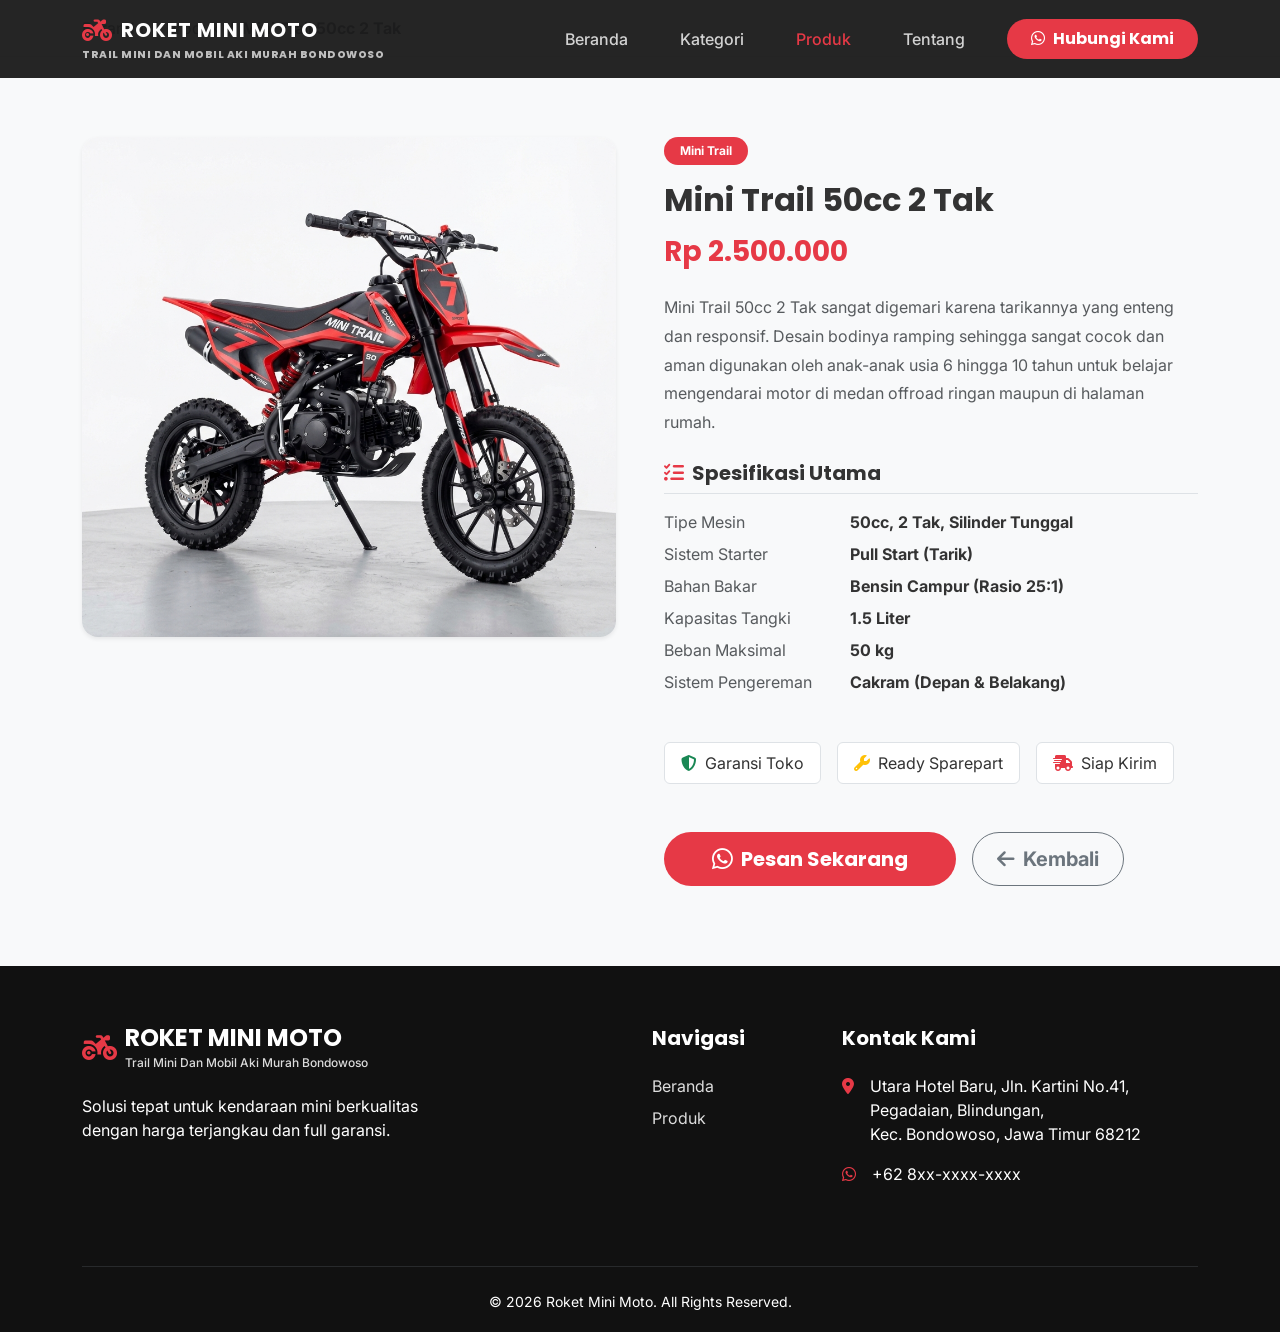
==== commit 2f4d66fa: "Change footer copyright text color to white" ====
--- a/detail-produk.html
+++ b/detail-produk.html
@@ -159,7 +159,7 @@
                 </div>
             </div>
             <hr class="border-secondary mt-5 mb-4">
-            <div class="text-center text-muted small">
+            <div class="text-center text-white small">
                 &copy; 2026 Roket Mini Moto. All Rights Reserved.
             </div>
         </div>
